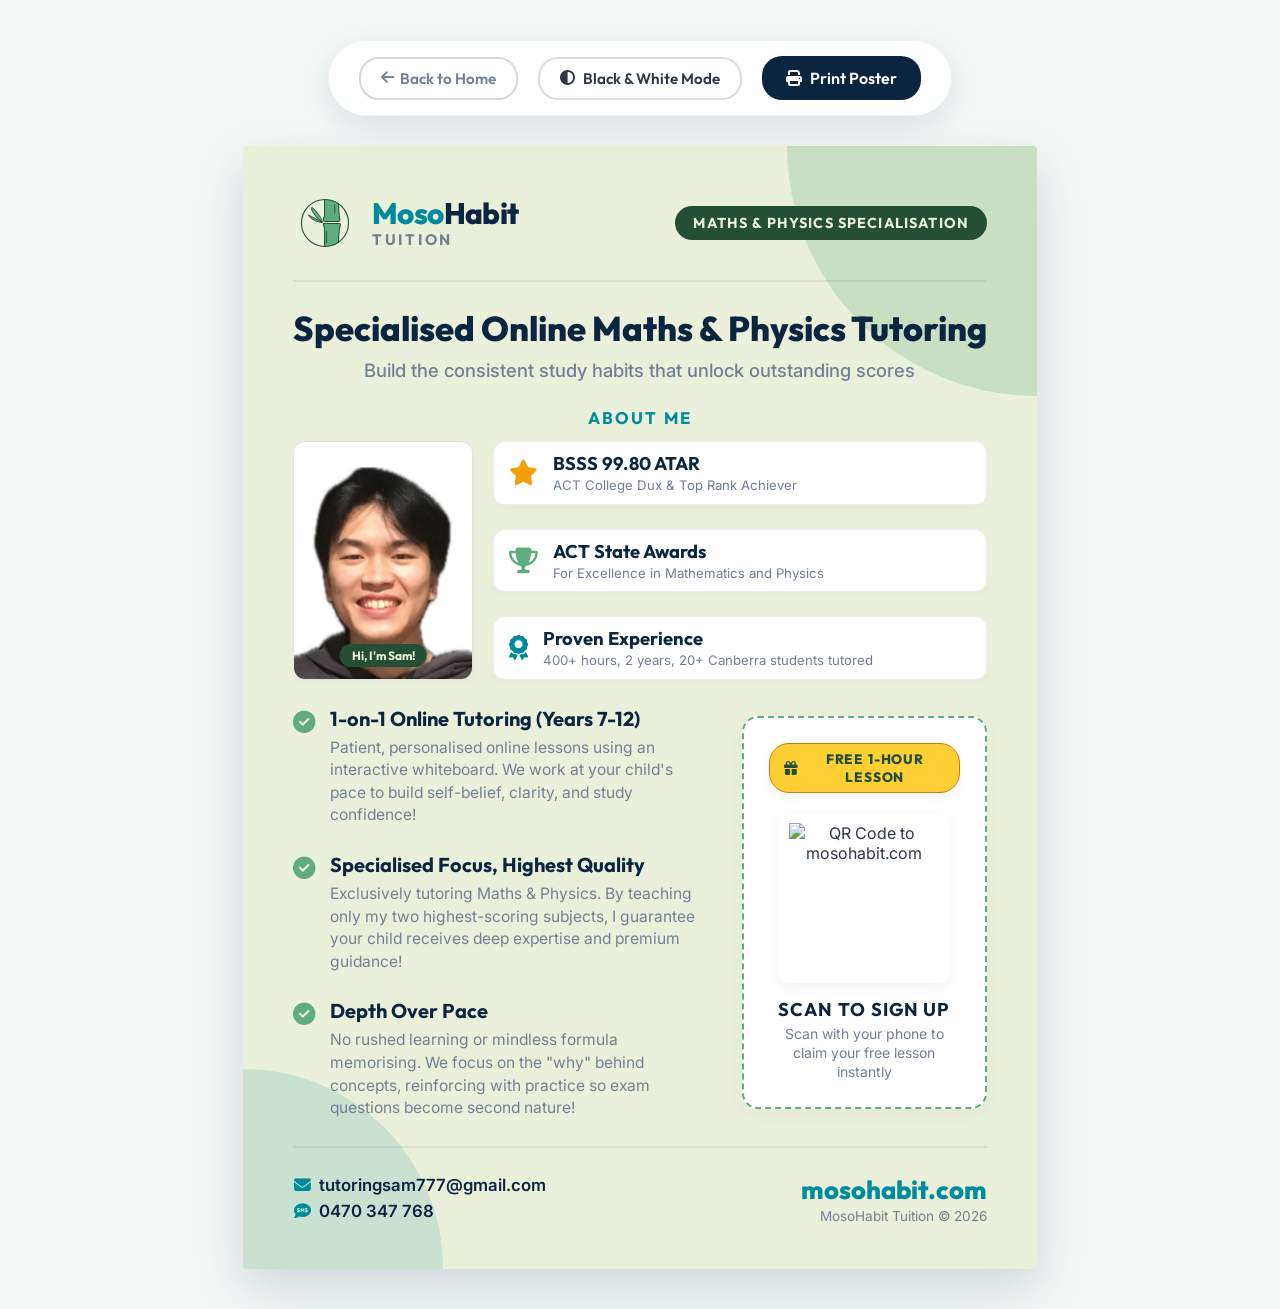
==== poster/index.html @ 38591d1a "feat: replace hero illustration with philosophy card and update branding elements" ====
<!DOCTYPE html>
<html lang="en">

<head>
    <meta charset="UTF-8">
    <meta name="viewport" content="width=device-width, initial-scale=1.0">
    <title>Printable Poster | MosoHabit Tuition</title>
    <!-- Google Fonts -->
    <link rel="preconnect" href="https://fonts.googleapis.com">
    <link rel="preconnect" href="https://fonts.gstatic.com" crossorigin>
    <link
        href="https://fonts.googleapis.com/css2?family=Inter:wght@400;500;600;700&family=Outfit:wght@500;600;700;800&display=swap"
        rel="stylesheet">
    <!-- FontAwesome Icons -->
    <link rel="stylesheet" href="https://cdnjs.cloudflare.com/ajax/libs/font-awesome/6.4.0/css/all.min.css">

    <!-- Custom CSS -->
    <link rel="stylesheet" href="style.css">
</head>

<body>

    <!-- Screen controls (hidden when printing) -->
    <div class="controls-panel">
        <a href="../#home" class="btn-back">
            <i class="fa-solid fa-arrow-left"></i> Back to Home
        </a>
        <button onclick="toggleColorMode()" class="btn-toggle" id="btn-toggle-mode">
            <i class="fa-solid fa-circle-half-stroke"></i> Black & White Mode
        </button>
        <button onclick="window.print()" class="btn-print">
            <i class="fa-solid fa-print"></i> Print Poster
        </button>
    </div>

    <!-- The Poster Container -->
    <div class="poster-container">
        <!-- Decorative background shapes -->
        <div class="poster-bg-circle-top"></div>
        <div class="poster-bg-circle-bottom"></div>


        <!-- Header -->
        <div class="poster-header">
            <div class="logo-group">
                <img src="../assets/icon.svg" alt="MosoHabit Logo" class="logo-img">
                <div class="logo-text">
                    <span class="logo-title"><span class="logo-accent">Moso</span>Habit</span>
                    <span class="logo-sub">Tuition</span>
                </div>
            </div>
            <div class="badge-specialised">Maths & Physics Specialisation</div>
        </div>

        <!-- Hero Title -->
        <div class="poster-hero">
            <h1>Specialised Online Maths & Physics Tutoring</h1>
            <p>Build the consistent study habits that unlock outstanding scores</p>
        </div>

        <!-- Tutor Credentials -->
        <h2 class="poster-section-title">About Me</h2>
        <div class="poster-creds">
            <div class="avatar-card">
                <div class="avatar-placeholder">
                    <i class="fa-solid fa-user-tie"></i>
                    <span>Tutor Photo</span>
                    <small>avatar.jpg</small>
                </div>
                <img src="../assets/avatar.jpg" alt="Tutor Profile" class="avatar-img"
                    onerror="this.style.display='none'; this.previousElementSibling.style.display='flex';">
                <div class="avatar-tag">Hi, I'm Sam!</div>
            </div>
            <div class="creds-list">
                <div class="cred-card">
                    <i class="fa-solid fa-star"></i>
                    <div class="cred-info">
                        <h3>BSSS 99.80 ATAR</h3>
                        <p>ACT College Dux & Top Rank Achiever</p>
                    </div>
                </div>
                <div class="cred-card">
                    <i class="fa-solid fa-trophy"></i>
                    <div class="cred-info">
                        <h3>ACT State Awards</h3>
                        <p>For Excellence in Mathematics and Physics</p>
                    </div>
                </div>
                <div class="cred-card">
                    <i class="fa-solid fa-award"></i>
                    <div class="cred-info">
                        <h3>Proven Experience</h3>
                        <p>400+ hours, 2 years, 20+ Canberra students tutored</p>
                    </div>
                </div>
            </div>
        </div>

        <!-- Core Details & QR Code -->
        <div class="poster-body">
            <div class="poster-bullets">
                <div class="bullet-item">
                    <div class="bullet-icon"><i class="fa-solid fa-circle-check"></i></div>
                    <div class="bullet-text">
                        <h4>1-on-1 Online Tutoring (Years 7-12)</h4>
                        <p>Patient, personalised online lessons using an interactive whiteboard. We work at your child's pace to build self-belief, clarity, and study confidence!</p>
                    </div>
                </div>
                <div class="bullet-item">
                    <div class="bullet-icon"><i class="fa-solid fa-circle-check"></i></div>
                    <div class="bullet-text">
                        <h4>Specialised Focus, Highest Quality</h4>
                        <p>Exclusively tutoring Maths & Physics. By teaching only my two highest-scoring subjects, I guarantee your child receives deep expertise and premium guidance!</p>
                    </div>
                </div>
                <div class="bullet-item">
                    <div class="bullet-icon"><i class="fa-solid fa-circle-check"></i></div>
                    <div class="bullet-text">
                        <h4>Depth Over Pace</h4>
                        <p>No rushed learning or mindless formula memorising. We focus on the "why" behind concepts, reinforcing with practice so exam questions become second nature!</p>
                    </div>
                </div>
            </div>

            <!-- Call to Action QR Box -->
            <div class="poster-cta-box">
                <div class="promo-badge">
                    <i class="fa-solid fa-gift"></i> Free 1-Hour Lesson
                </div>
                <img src="https://api.qrserver.com/v1/create-qr-code/?size=300x300&data=https%3A%2F%2Fmosohabit.com"
                    alt="QR Code to mosohabit.com" class="qr-code-img">
                <div class="cta-text">
                    <h4>Scan to Sign Up</h4>
                    <p>Scan with your phone to claim your free lesson instantly</p>
                </div>
            </div>
        </div>

        <!-- Footer -->
        <div class="poster-footer">
            <div class="contact-details">
                <div class="contact-item">
                    <i class="fa-solid fa-envelope"></i> tutoringsam777@gmail.com
                </div>
                <div class="contact-item">
                    <i class="fa-solid fa-comment-sms"></i> 0470 347 768
                </div>
            </div>
            <div class="footer-action-text">
                <a href="https://mosohabit.com" class="website-url">mosohabit.com</a>
                <p>MosoHabit Tuition &copy; 2026</p>
            </div>
        </div>
    </div>
    <script>
        function toggleColorMode() {
            const container = document.querySelector('.poster-container');
            const btn = document.getElementById('btn-toggle-mode');
            const isGrayscale = container.classList.toggle('grayscale-mode');

            if (isGrayscale) {
                btn.innerHTML = '<i class="fa-solid fa-palette"></i> Color Mode';
                btn.classList.add('active');
            } else {
                btn.innerHTML = '<i class="fa-solid fa-circle-half-stroke"></i> Black & White Mode';
                btn.classList.remove('active');
            }
        }
    </script>
</body>

</html>
---- poster/style.css ----
/* Design Tokens matching the main site */
:root {
    --color-primary: #0a2540;
    --color-accent: #008b9c;
    --color-gold: #ffd034;
    --color-text: #2d3748;
    --color-text-light: #718096;
    --color-bg-light: #f4f7f6;
    --color-brand-green: #5FAD7E;
    --color-brand-darkgreen: #244F36;
    --color-cream: #EBF0DB;
}

* {
    box-sizing: border-box;
    margin: 0;
    padding: 0;
}

body {
    font-family: 'Inter', sans-serif;
    background-color: var(--color-bg-light);
    color: var(--color-text);
    display: flex;
    flex-direction: column;
    align-items: center;
    padding: 40px 20px;
    min-height: 100vh;
}

/* Screen-only Controls */
.controls-panel {
    background: rgba(255, 255, 255, 0.9);
    backdrop-filter: blur(10px);
    padding: 15px 30px;
    border-radius: 40px;
    box-shadow: 0 10px 30px rgba(10, 37, 64, 0.1);
    display: flex;
    gap: 20px;
    align-items: center;
    margin-bottom: 30px;
    border: 1px solid rgba(10, 37, 64, 0.05);
    z-index: 100;
}

.btn-print {
    background-color: var(--color-primary);
    color: white;
    border: none;
    padding: 12px 24px;
    font-family: 'Outfit', sans-serif;
    font-weight: 600;
    font-size: 1rem;
    border-radius: 20px;
    cursor: pointer;
    display: inline-flex;
    align-items: center;
    gap: 8px;
    transition: all 0.2s ease;
}

.btn-print:hover {
    background-color: var(--color-accent);
    transform: translateY(-2px);
    box-shadow: 0 4px 12px rgba(0, 139, 156, 0.2);
}

.btn-back {
    background-color: transparent;
    color: var(--color-text-light);
    border: 2px solid rgba(113, 128, 150, 0.3);
    padding: 10px 20px;
    font-family: 'Outfit', sans-serif;
    font-weight: 600;
    font-size: 0.95rem;
    border-radius: 20px;
    text-decoration: none;
    display: inline-flex;
    align-items: center;
    gap: 6px;
    transition: all 0.2s ease;
}

.btn-back:hover {
    border-color: var(--color-primary);
    color: var(--color-primary);
}

.btn-toggle {
    background-color: transparent;
    color: var(--color-text);
    border: 2px solid rgba(10, 37, 64, 0.15);
    padding: 10px 20px;
    font-family: 'Outfit', sans-serif;
    font-weight: 600;
    font-size: 0.95rem;
    border-radius: 20px;
    cursor: pointer;
    display: inline-flex;
    align-items: center;
    gap: 8px;
    transition: all 0.2s ease;
}

.btn-toggle:hover {
    border-color: var(--color-primary);
    background-color: rgba(10, 37, 64, 0.02);
}

.btn-toggle.active {
    background-color: #e2e8f0;
    border-color: #cbd5e1;
    color: #0f172a;
}

/* Poster Container - Styled as A4 Paper on screen */
.poster-container {
    width: 794px;
    /* A4 width at 96 DPI */
    height: 1123px;
    /* A4 height at 96 DPI */
    background: var(--color-cream);
    box-shadow: 0 20px 50px rgba(10, 37, 64, 0.15);
    border-radius: 4px;
    padding: 45px 50px;
    display: flex;
    flex-direction: column;
    justify-content: space-between;
    position: relative;
    overflow: hidden;
    z-index: 1;
}

/* Decorative Background elements on poster */
.poster-bg-circle-top {
    position: absolute;
    top: 0;
    right: 0;
    width: 250px;
    height: 250px;
    border-radius: 0 0 0 100%;
    background-color: rgba(95, 173, 126, 0.25);
    z-index: -1;
}

.poster-bg-circle-bottom {
    position: absolute;
    bottom: 0;
    left: 0;
    width: 200px;
    height: 200px;
    border-radius: 0 100% 0 0;
    background-color: rgba(0, 139, 156, 0.15);
    z-index: -1;
}



/* Brand Header */
.poster-header {
    display: flex;
    align-items: center;
    justify-content: space-between;
    border-bottom: 2px solid rgba(10, 37, 64, 0.08);
    padding-bottom: 25px;
}

.logo-group {
    display: flex;
    align-items: center;
    gap: 15px;
}

.logo-img {
    height: 64px;
    width: auto;
}

.logo-text {
    display: flex;
    flex-direction: column;
    line-height: 1.1;
}

.logo-title {
    font-family: 'Outfit', sans-serif;
    font-size: 1.85rem;
    font-weight: 800;
    color: var(--color-primary);
    letter-spacing: -0.02em;
}

.logo-accent {
    color: var(--color-accent);
}

.logo-sub {
    font-family: 'Outfit', sans-serif;
    font-size: 0.95rem;
    font-weight: 700;
    color: var(--color-text-light);
    text-transform: uppercase;
    letter-spacing: 0.18em;
    margin-top: 2px;
}

.badge-specialised {
    background-color: var(--color-brand-darkgreen);
    color: var(--color-cream);
    padding: 8px 18px;
    font-family: 'Outfit', sans-serif;
    font-weight: 700;
    font-size: 0.9rem;
    border-radius: 20px;
    text-transform: uppercase;
    letter-spacing: 0.08em;
}

/* Main Headline Section */
.poster-hero {
    text-align: center;
    margin: 25px 0;
}

.poster-hero h1 {
    font-family: 'Outfit', sans-serif;
    font-size: 2.15rem;
    color: var(--color-primary);
    font-weight: 800;
    line-height: 1.2;
    margin-bottom: 10px;
    white-space: nowrap;
}

.poster-hero p {
    font-size: 1.15rem;
    color: var(--color-text-light);
    font-weight: 500;
    max-width: 95%;
    margin: 0 auto;
    white-space: nowrap;
}

.poster-section-title {
    font-family: 'Outfit', sans-serif;
    font-size: 1.05rem;
    font-weight: 700;
    color: var(--color-accent);
    text-transform: uppercase;
    letter-spacing: 0.12em;
    text-align: center;
    margin-bottom: 12px;
}

/* Credentials Section */
.poster-creds {
    display: grid;
    grid-template-columns: 180px 1fr;
    gap: 20px;
    margin-bottom: 25px;
}

.avatar-card {
    height: 100%;
    background: #fdfbf7;
    /* Warm soft cream frame background */
    border: 1px solid rgba(36, 79, 54, 0.12);
    /* Subtle brand green border */
    border-radius: 12px;
    padding: 8px;
    /* Frame padding */
    box-shadow: 0 4px 10px rgba(10, 37, 64, 0.02);
    min-height: 180px;
    display: flex;
    align-items: center;
    justify-content: center;
    overflow: hidden;
    position: relative;
}

.avatar-placeholder {
    display: none;
    flex-direction: column;
    align-items: center;
    justify-content: center;
    height: 100%;
    width: 100%;
    padding: 15px;
    text-align: center;
    color: var(--color-brand-darkgreen);
    background-color: #f6f8f2;
    border-radius: 8px;
    gap: 8px;
}

.avatar-placeholder i {
    font-size: 2.2rem;
    color: var(--color-brand-green);
}

.avatar-placeholder span {
    font-size: 0.85rem;
    font-weight: 700;
    color: var(--color-text);
}

.avatar-placeholder small {
    font-size: 0.75rem;
    color: var(--color-text-light);
}

.avatar-img {
    width: 100%;
    height: 100%;
    object-fit: cover;
    object-position: center 12%;
    /* Shifts image down to add space above head */
    transform: scale(1.25);
    /* Zoom in on face */
    transform-origin: center 12%;
    /* Anchor the zoom focal point around the head/shoulders */
    border-radius: 8px;
    /* Internal rounded corners */
    display: block;
}

.avatar-tag {
    position: absolute;
    bottom: 12px;
    left: 50%;
    transform: translateX(-50%);
    background-color: var(--color-brand-darkgreen);
    color: var(--color-cream);
    padding: 4px 12px;
    border-radius: 12px;
    font-family: 'Outfit', sans-serif;
    font-size: 0.75rem;
    font-weight: 700;
    white-space: nowrap;
    box-shadow: 0 4px 8px rgba(0, 0, 0, 0.1);
    z-index: 10;
}

.creds-list {
    display: flex;
    flex-direction: column;
    gap: 10px;
    justify-content: space-between;
}

.cred-card {
    background: #fff;
    border: 1px solid rgba(10, 37, 64, 0.08);
    border-radius: 12px;
    padding: 10px 15px;
    display: flex;
    align-items: center;
    gap: 15px;
    text-align: left;
    box-shadow: 0 4px 10px rgba(10, 37, 64, 0.02);
}

.cred-card i {
    font-size: 1.6rem;
    flex-shrink: 0;
}

.cred-card i.fa-star {
    color: #f59e0b;
    /* Vibrant gold */
}

.cred-card i.fa-trophy {
    color: var(--color-brand-green);
    /* Bamboo green */
}

.cred-card i.fa-award {
    color: var(--color-accent);
    /* Vibrant teal */
}

.cred-info {
    display: flex;
    flex-direction: column;
    gap: 2px;
}

.cred-card h3 {
    font-family: 'Outfit', sans-serif;
    font-size: 1.15rem;
    font-weight: 700;
    color: var(--color-primary);
}

.cred-card p {
    font-size: 0.825rem;
    color: var(--color-text-light);
    line-height: 1.25;
}

.poster-body {
    display: grid;
    grid-template-columns: 1.25fr 0.75fr;
    gap: 40px;
    align-items: center;
    margin-bottom: 25px;
}

.poster-bullets {
    display: flex;
    flex-direction: column;
    gap: 25px;
}

.bullet-item {
    display: flex;
    gap: 15px;
}

.bullet-icon {
    color: var(--color-brand-green);
    font-size: 1.4rem;
    margin-top: 2px;
}

.bullet-text h4 {
    font-family: 'Outfit', sans-serif;
    font-size: 1.25rem;
    color: var(--color-primary);
    font-weight: 700;
    margin-bottom: 6px;
}

.bullet-text p {
    font-size: 0.975rem;
    color: var(--color-text-light);
    line-height: 1.45;
}

/* Call To Action Box with QR Code */
.poster-cta-box {
    background-color: white;
    border-radius: 16px;
    padding: 25px;
    border: 2px dashed var(--color-brand-green);
    box-shadow: 0 4px 15px rgba(36, 79, 54, 0.05);
    text-align: center;
    display: flex;
    flex-direction: column;
    align-items: center;
    gap: 15px;
}

.promo-badge {
    background-color: var(--color-gold);
    color: var(--color-brand-darkgreen);
    border: 1.5px solid #d97706;
    padding: 6px 14px;
    font-family: 'Outfit', sans-serif;
    font-size: 0.85rem;
    font-weight: 800;
    border-radius: 20px;
    text-transform: uppercase;
    letter-spacing: 0.06em;
    display: inline-flex;
    align-items: center;
    gap: 6px;
    box-shadow: 0 4px 10px rgba(10, 37, 64, 0.05);
    margin-bottom: 5px;
}

.qr-code-img {
    background: white;
    padding: 10px;
    border-radius: 8px;
    box-shadow: 0 4px 15px rgba(0, 0, 0, 0.05);
    width: 170px;
    height: 170px;
}

.cta-text h4 {
    font-family: 'Outfit', sans-serif;
    font-size: 1.15rem;
    color: var(--color-primary);
    font-weight: 700;
    margin-bottom: 4px;
    text-transform: uppercase;
    letter-spacing: 0.05em;
}

.cta-text p {
    font-size: 0.875rem;
    color: var(--color-text-light);
    line-height: 1.35;
}

/* Footer Info */
.poster-footer {
    border-top: 2px solid rgba(10, 37, 64, 0.08);
    padding-top: 25px;
    display: flex;
    justify-content: space-between;
    align-items: center;
}

.contact-details {
    display: flex;
    flex-direction: column;
    gap: 6px;
}

.contact-item {
    font-size: 1.05rem;
    color: var(--color-primary);
    font-weight: 600;
    display: flex;
    align-items: center;
    gap: 8px;
}

.contact-item i {
    color: var(--color-accent);
    width: 18px;
    text-align: center;
}

.footer-action-text {
    text-align: right;
}

.footer-action-text .website-url {
    font-family: 'Outfit', sans-serif;
    font-size: 1.6rem;
    font-weight: 800;
    color: var(--color-accent);
    text-decoration: none;
}

.footer-action-text p {
    font-size: 0.85rem;
    color: var(--color-text-light);
    margin-top: 2px;
}

@page {
    size: A4;
    margin: 0;
}

/* Print Media Styles */
@media print {
    body {
        display: block !important;
        background-color: white;
        padding: 0 !important;
        margin: 0 !important;
        width: 210mm !important;
        height: 297mm !important;
    }

    .controls-panel {
        display: none !important;
    }

    .poster-container {
        display: flex !important;
        flex-direction: column !important;
        justify-content: space-between !important;
        width: 210mm !important;
        height: 297mm !important;
        box-shadow: none !important;
        padding: 15mm 15mm !important;
        border-radius: 0 !important;
        overflow: hidden !important;
        margin: 0 !important;
    }

    /* Enable backgrounds to print */
    * {
        -webkit-print-color-adjust: exact !important;
        print-color-adjust: exact !important;
    }
}

/* Black & White Grayscale Mode Override */
.poster-container.grayscale-mode {
    filter: grayscale(100%);
}

.poster-container.grayscale-mode .poster-bg-circle-top,
.poster-container.grayscale-mode .poster-bg-circle-bottom {
    opacity: 0.2;
    /* Soften backgrounds to save printer ink */
}

.poster-container.grayscale-mode .badge-specialised {
    background-color: #e2e8f0;
    color: #1e293b;
}

.poster-container.grayscale-mode .bullet-icon {
    color: #475569;
}

.poster-container.grayscale-mode .cred-card i {
    color: #475569;
}
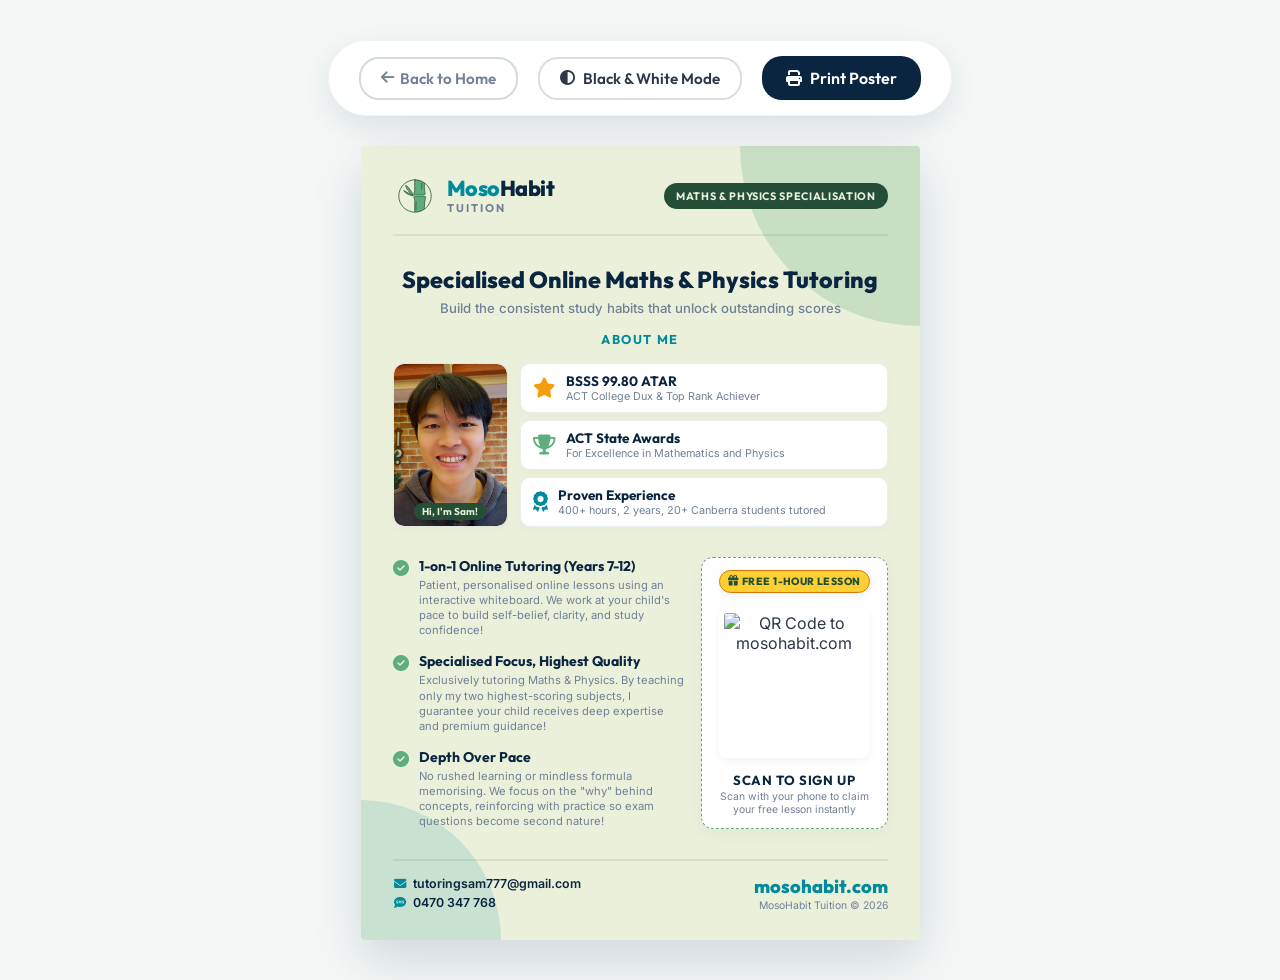
==== commit dc1cba8d: "refactor: resize poster layout from A4 to A5 and update component styling" ====
--- a/poster/index.html
+++ b/poster/index.html
@@ -33,12 +33,11 @@
         </button>
     </div>
 
-    <!-- The Poster Container -->
+    <!-- The Poster Container (Page 1) -->
     <div class="poster-container">
         <!-- Decorative background shapes -->
         <div class="poster-bg-circle-top"></div>
         <div class="poster-bg-circle-bottom"></div>
-
 
         <!-- Header -->
         <div class="poster-header">
@@ -103,21 +102,24 @@
                     <div class="bullet-icon"><i class="fa-solid fa-circle-check"></i></div>
                     <div class="bullet-text">
                         <h4>1-on-1 Online Tutoring (Years 7-12)</h4>
-                        <p>Patient, personalised online lessons using an interactive whiteboard. We work at your child's pace to build self-belief, clarity, and study confidence!</p>
+                        <p>Patient, personalised online lessons using an interactive whiteboard. We work at your child's
+                            pace to build self-belief, clarity, and study confidence!</p>
                     </div>
                 </div>
                 <div class="bullet-item">
                     <div class="bullet-icon"><i class="fa-solid fa-circle-check"></i></div>
                     <div class="bullet-text">
                         <h4>Specialised Focus, Highest Quality</h4>
-                        <p>Exclusively tutoring Maths & Physics. By teaching only my two highest-scoring subjects, I guarantee your child receives deep expertise and premium guidance!</p>
+                        <p>Exclusively tutoring Maths & Physics. By teaching only my two highest-scoring subjects, I
+                            guarantee your child receives deep expertise and premium guidance!</p>
                     </div>
                 </div>
                 <div class="bullet-item">
                     <div class="bullet-icon"><i class="fa-solid fa-circle-check"></i></div>
                     <div class="bullet-text">
                         <h4>Depth Over Pace</h4>
-                        <p>No rushed learning or mindless formula memorising. We focus on the "why" behind concepts, reinforcing with practice so exam questions become second nature!</p>
+                        <p>No rushed learning or mindless formula memorising. We focus on the "why" behind concepts,
+                            reinforcing with practice so exam questions become second nature!</p>
                     </div>
                 </div>
             </div>
@@ -152,11 +154,138 @@
             </div>
         </div>
     </div>
+
+    <!-- The Poster Container (Page 2 - Duplicate) -->
+    <div class="poster-container poster-page-2">
+        <!-- Decorative background shapes -->
+        <div class="poster-bg-circle-top"></div>
+        <div class="poster-bg-circle-bottom"></div>
+
+        <!-- Header -->
+        <div class="poster-header">
+            <div class="logo-group">
+                <img src="../assets/icon.svg" alt="MosoHabit Logo" class="logo-img">
+                <div class="logo-text">
+                    <span class="logo-title"><span class="logo-accent">Moso</span>Habit</span>
+                    <span class="logo-sub">Tuition</span>
+                </div>
+            </div>
+            <div class="badge-specialised">Maths & Physics Specialisation</div>
+        </div>
+
+        <!-- Hero Title -->
+        <div class="poster-hero">
+            <h1>Specialised Online Maths & Physics Tutoring</h1>
+            <p>Build the consistent study habits that unlock outstanding scores</p>
+        </div>
+
+        <!-- Tutor Credentials -->
+        <h2 class="poster-section-title">About Me</h2>
+        <div class="poster-creds">
+            <div class="avatar-card">
+                <div class="avatar-placeholder">
+                    <i class="fa-solid fa-user-tie"></i>
+                    <span>Tutor Photo</span>
+                    <small>avatar.jpg</small>
+                </div>
+                <img src="../assets/avatar.jpg" alt="Tutor Profile" class="avatar-img"
+                    onerror="this.style.display='none'; this.previousElementSibling.style.display='flex';">
+                <div class="avatar-tag">Hi, I'm Sam!</div>
+            </div>
+            <div class="creds-list">
+                <div class="cred-card">
+                    <i class="fa-solid fa-star"></i>
+                    <div class="cred-info">
+                        <h3>BSSS 99.80 ATAR</h3>
+                        <p>ACT College Dux & Top Rank Achiever</p>
+                    </div>
+                </div>
+                <div class="cred-card">
+                    <i class="fa-solid fa-trophy"></i>
+                    <div class="cred-info">
+                        <h3>ACT State Awards</h3>
+                        <p>For Excellence in Mathematics and Physics</p>
+                    </div>
+                </div>
+                <div class="cred-card">
+                    <i class="fa-solid fa-award"></i>
+                    <div class="cred-info">
+                        <h3>Proven Experience</h3>
+                        <p>400+ hours, 2 years, 20+ Canberra students tutored</p>
+                    </div>
+                </div>
+            </div>
+        </div>
+
+        <!-- Core Details & QR Code -->
+        <div class="poster-body">
+            <div class="poster-bullets">
+                <div class="bullet-item">
+                    <div class="bullet-icon"><i class="fa-solid fa-circle-check"></i></div>
+                    <div class="bullet-text">
+                        <h4>1-on-1 Online Tutoring (Years 7-12)</h4>
+                        <p>Patient, personalised online lessons using an interactive whiteboard. We work at your child's
+                            pace to build self-belief, clarity, and study confidence!</p>
+                    </div>
+                </div>
+                <div class="bullet-item">
+                    <div class="bullet-icon"><i class="fa-solid fa-circle-check"></i></div>
+                    <div class="bullet-text">
+                        <h4>Specialised Focus, Highest Quality</h4>
+                        <p>Exclusively tutoring Maths & Physics. By teaching only my two highest-scoring subjects, I
+                            guarantee your child receives deep expertise and premium guidance!</p>
+                    </div>
+                </div>
+                <div class="bullet-item">
+                    <div class="bullet-icon"><i class="fa-solid fa-circle-check"></i></div>
+                    <div class="bullet-text">
+                        <h4>Depth Over Pace</h4>
+                        <p>No rushed learning or mindless formula memorising. We focus on the "why" behind concepts,
+                            reinforcing with practice so exam questions become second nature!</p>
+                    </div>
+                </div>
+            </div>
+
+            <!-- Call to Action QR Box -->
+            <div class="poster-cta-box">
+                <div class="promo-badge">
+                    <i class="fa-solid fa-gift"></i> Free 1-Hour Lesson
+                </div>
+                <img src="https://api.qrserver.com/v1/create-qr-code/?size=300x300&data=https%3A%2F%2Fmosohabit.com"
+                    alt="QR Code to mosohabit.com" class="qr-code-img">
+                <div class="cta-text">
+                    <h4>Scan to Sign Up</h4>
+                    <p>Scan with your phone to claim your free lesson instantly</p>
+                </div>
+            </div>
+        </div>
+
+        <!-- Footer -->
+        <div class="poster-footer">
+            <div class="contact-details">
+                <div class="contact-item">
+                    <i class="fa-solid fa-envelope"></i> samuelchan.1108@mosohabit.com
+                </div>
+                <div class="contact-item">
+                    <i class="fa-solid fa-comment-sms"></i> 0470 347 768
+                </div>
+            </div>
+            <div class="footer-action-text">
+                <a href="https://mosohabit.com" class="website-url">mosohabit.com</a>
+                <p>MosoHabit Tuition &copy; 2026</p>
+            </div>
+        </div>
+    </div>
+
     <script>
         function toggleColorMode() {
-            const container = document.querySelector('.poster-container');
+            const containers = document.querySelectorAll('.poster-container');
             const btn = document.getElementById('btn-toggle-mode');
-            const isGrayscale = container.classList.toggle('grayscale-mode');
+            let isGrayscale = false;
+
+            containers.forEach(container => {
+                isGrayscale = container.classList.toggle('grayscale-mode');
+            });
 
             if (isGrayscale) {
                 btn.innerHTML = '<i class="fa-solid fa-palette"></i> Color Mode';
--- a/poster/style.css
+++ b/poster/style.css
@@ -113,22 +113,27 @@
     color: #0f172a;
 }
 
-/* Poster Container - Styled as A4 Paper on screen */
+/* Poster Container - Styled as A5 Paper on screen */
 .poster-container {
-    width: 794px;
-    /* A4 width at 96 DPI */
-    height: 1123px;
-    /* A4 height at 96 DPI */
+    width: 559px;
+    /* A5 width at 96 DPI (148mm) */
+    height: 794px;
+    /* A5 height at 96 DPI (210mm) */
     background: var(--color-cream);
     box-shadow: 0 20px 50px rgba(10, 37, 64, 0.15);
     border-radius: 4px;
-    padding: 45px 50px;
+    padding: 28px 32px;
     display: flex;
     flex-direction: column;
     justify-content: space-between;
     position: relative;
     overflow: hidden;
     z-index: 1;
+}
+
+/* Hide second poster page on screen; show only when printing */
+.poster-page-2 {
+    display: none !important;
 }
 
 /* Decorative Background elements on poster */
@@ -136,8 +141,8 @@
     position: absolute;
     top: 0;
     right: 0;
-    width: 250px;
-    height: 250px;
+    width: 180px;
+    height: 180px;
     border-radius: 0 0 0 100%;
     background-color: rgba(95, 173, 126, 0.25);
     z-index: -1;
@@ -147,32 +152,30 @@
     position: absolute;
     bottom: 0;
     left: 0;
-    width: 200px;
-    height: 200px;
+    width: 140px;
+    height: 140px;
     border-radius: 0 100% 0 0;
     background-color: rgba(0, 139, 156, 0.15);
     z-index: -1;
 }
 
-
-
 /* Brand Header */
 .poster-header {
     display: flex;
     align-items: center;
     justify-content: space-between;
     border-bottom: 2px solid rgba(10, 37, 64, 0.08);
-    padding-bottom: 25px;
+    padding-bottom: 16px;
 }
 
 .logo-group {
     display: flex;
     align-items: center;
-    gap: 15px;
+    gap: 10px;
 }
 
 .logo-img {
-    height: 64px;
+    height: 44px;
     width: auto;
 }
 
@@ -184,7 +187,7 @@
 
 .logo-title {
     font-family: 'Outfit', sans-serif;
-    font-size: 1.85rem;
+    font-size: 1.35rem;
     font-weight: 800;
     color: var(--color-primary);
     letter-spacing: -0.02em;
@@ -196,44 +199,45 @@
 
 .logo-sub {
     font-family: 'Outfit', sans-serif;
-    font-size: 0.95rem;
+    font-size: 0.7rem;
     font-weight: 700;
     color: var(--color-text-light);
     text-transform: uppercase;
     letter-spacing: 0.18em;
-    margin-top: 2px;
+    margin-top: 1px;
 }
 
 .badge-specialised {
     background-color: var(--color-brand-darkgreen);
     color: var(--color-cream);
-    padding: 8px 18px;
-    font-family: 'Outfit', sans-serif;
-    font-weight: 700;
-    font-size: 0.9rem;
+    padding: 6px 12px;
+    font-family: 'Outfit', sans-serif;
+    font-weight: 700;
+    font-size: 0.675rem;
     border-radius: 20px;
     text-transform: uppercase;
-    letter-spacing: 0.08em;
+    letter-spacing: 0.06em;
 }
 
 /* Main Headline Section */
 .poster-hero {
     text-align: center;
-    margin: 25px 0;
+    margin: 14px 0;
+    margin-bottom: 0;
 }
 
 .poster-hero h1 {
     font-family: 'Outfit', sans-serif;
-    font-size: 2.15rem;
+    font-size: 1.45rem;
     color: var(--color-primary);
     font-weight: 800;
     line-height: 1.2;
-    margin-bottom: 10px;
+    margin-bottom: 6px;
     white-space: nowrap;
 }
 
 .poster-hero p {
-    font-size: 1.15rem;
+    font-size: 0.825rem;
     color: var(--color-text-light);
     font-weight: 500;
     max-width: 95%;
@@ -243,34 +247,31 @@
 
 .poster-section-title {
     font-family: 'Outfit', sans-serif;
-    font-size: 1.05rem;
+    font-size: 0.8rem;
     font-weight: 700;
     color: var(--color-accent);
     text-transform: uppercase;
     letter-spacing: 0.12em;
     text-align: center;
-    margin-bottom: 12px;
 }
 
 /* Credentials Section */
 .poster-creds {
     display: grid;
-    grid-template-columns: 180px 1fr;
-    gap: 20px;
-    margin-bottom: 25px;
+    grid-template-columns: 115px 1fr;
+    gap: 12px;
+    align-items: stretch;
+    margin-bottom: 14px;
 }
 
 .avatar-card {
     height: 100%;
+    width: 100%;
     background: #fdfbf7;
-    /* Warm soft cream frame background */
     border: 1px solid rgba(36, 79, 54, 0.12);
-    /* Subtle brand green border */
-    border-radius: 12px;
-    padding: 8px;
-    /* Frame padding */
+    border-radius: 10px;
+    padding: 0;
     box-shadow: 0 4px 10px rgba(10, 37, 64, 0.02);
-    min-height: 180px;
     display: flex;
     align-items: center;
     justify-content: center;
@@ -285,27 +286,27 @@
     justify-content: center;
     height: 100%;
     width: 100%;
-    padding: 15px;
+    padding: 10px;
     text-align: center;
     color: var(--color-brand-darkgreen);
     background-color: #f6f8f2;
-    border-radius: 8px;
-    gap: 8px;
+    border-radius: 6px;
+    gap: 6px;
 }
 
 .avatar-placeholder i {
-    font-size: 2.2rem;
+    font-size: 1.6rem;
     color: var(--color-brand-green);
 }
 
 .avatar-placeholder span {
-    font-size: 0.85rem;
+    font-size: 0.75rem;
     font-weight: 700;
     color: var(--color-text);
 }
 
 .avatar-placeholder small {
-    font-size: 0.75rem;
+    font-size: 0.65rem;
     color: var(--color-text-light);
 }
 
@@ -313,192 +314,185 @@
     width: 100%;
     height: 100%;
     object-fit: cover;
-    object-position: center 12%;
-    /* Shifts image down to add space above head */
-    transform: scale(1.25);
-    /* Zoom in on face */
-    transform-origin: center 12%;
-    /* Anchor the zoom focal point around the head/shoulders */
-    border-radius: 8px;
-    /* Internal rounded corners */
+    object-position: top center;
+    border-radius: 10px;
     display: block;
 }
 
 .avatar-tag {
     position: absolute;
-    bottom: 12px;
+    bottom: 6px;
     left: 50%;
     transform: translateX(-50%);
     background-color: var(--color-brand-darkgreen);
     color: var(--color-cream);
-    padding: 4px 12px;
-    border-radius: 12px;
-    font-family: 'Outfit', sans-serif;
-    font-size: 0.75rem;
+    padding: 2px 8px;
+    border-radius: 10px;
+    font-family: 'Outfit', sans-serif;
+    font-size: 0.625rem;
     font-weight: 700;
     white-space: nowrap;
-    box-shadow: 0 4px 8px rgba(0, 0, 0, 0.1);
+    box-shadow: 0 3px 6px rgba(0, 0, 0, 0.15);
     z-index: 10;
 }
 
 .creds-list {
     display: flex;
     flex-direction: column;
-    gap: 10px;
     justify-content: space-between;
 }
 
 .cred-card {
     background: #fff;
     border: 1px solid rgba(10, 37, 64, 0.08);
-    border-radius: 12px;
-    padding: 10px 15px;
-    display: flex;
-    align-items: center;
-    gap: 15px;
+    border-radius: 10px;
+    padding: 8px 12px;
+    display: flex;
+    align-items: center;
+    gap: 10px;
     text-align: left;
     box-shadow: 0 4px 10px rgba(10, 37, 64, 0.02);
 }
 
 .cred-card i {
-    font-size: 1.6rem;
+    font-size: 1.25rem;
     flex-shrink: 0;
 }
 
 .cred-card i.fa-star {
     color: #f59e0b;
-    /* Vibrant gold */
 }
 
 .cred-card i.fa-trophy {
     color: var(--color-brand-green);
-    /* Bamboo green */
 }
 
 .cred-card i.fa-award {
     color: var(--color-accent);
-    /* Vibrant teal */
 }
 
 .cred-info {
     display: flex;
     flex-direction: column;
-    gap: 2px;
+    gap: 1px;
 }
 
 .cred-card h3 {
     font-family: 'Outfit', sans-serif;
-    font-size: 1.15rem;
+    font-size: 0.85rem;
     font-weight: 700;
     color: var(--color-primary);
 }
 
 .cred-card p {
-    font-size: 0.825rem;
-    color: var(--color-text-light);
-    line-height: 1.25;
+    font-size: 0.675rem;
+    color: var(--color-text-light);
+    line-height: 1.2;
 }
 
 .poster-body {
     display: grid;
-    grid-template-columns: 1.25fr 0.75fr;
-    gap: 40px;
-    align-items: center;
-    margin-bottom: 25px;
+    grid-template-columns: 1.22fr 0.78fr;
+    gap: 16px;
+    align-items: stretch;
+    margin-bottom: 14px;
 }
 
 .poster-bullets {
     display: flex;
     flex-direction: column;
-    gap: 25px;
+    gap: 14px;
+    justify-content: center;
 }
 
 .bullet-item {
     display: flex;
-    gap: 15px;
+    gap: 10px;
 }
 
 .bullet-icon {
     color: var(--color-brand-green);
-    font-size: 1.4rem;
-    margin-top: 2px;
+    font-size: 1rem;
+    margin-top: 1px;
 }
 
 .bullet-text h4 {
     font-family: 'Outfit', sans-serif;
-    font-size: 1.25rem;
+    font-size: 0.875rem;
     color: var(--color-primary);
     font-weight: 700;
-    margin-bottom: 6px;
+    margin-bottom: 3px;
 }
 
 .bullet-text p {
-    font-size: 0.975rem;
-    color: var(--color-text-light);
-    line-height: 1.45;
+    font-size: 0.7rem;
+    color: var(--color-text-light);
+    line-height: 1.35;
 }
 
 /* Call To Action Box with QR Code */
 .poster-cta-box {
     background-color: white;
-    border-radius: 16px;
-    padding: 25px;
-    border: 2px dashed var(--color-brand-green);
+    border-radius: 12px;
+    padding: 12px 8px;
+    border: 1.5px dashed var(--color-brand-green);
     box-shadow: 0 4px 15px rgba(36, 79, 54, 0.05);
     text-align: center;
     display: flex;
     flex-direction: column;
     align-items: center;
-    gap: 15px;
+    justify-content: space-between;
+    gap: 6px;
+    height: 100%;
 }
 
 .promo-badge {
     background-color: var(--color-gold);
     color: var(--color-brand-darkgreen);
-    border: 1.5px solid #d97706;
-    padding: 6px 14px;
-    font-family: 'Outfit', sans-serif;
-    font-size: 0.85rem;
+    border: 1px solid #d97706;
+    padding: 4px 8px;
+    font-family: 'Outfit', sans-serif;
+    font-size: 0.65rem;
     font-weight: 800;
-    border-radius: 20px;
+    border-radius: 16px;
     text-transform: uppercase;
-    letter-spacing: 0.06em;
+    letter-spacing: 0.04em;
     display: inline-flex;
     align-items: center;
-    gap: 6px;
-    box-shadow: 0 4px 10px rgba(10, 37, 64, 0.05);
-    margin-bottom: 5px;
+    gap: 4px;
+    box-shadow: 0 3px 8px rgba(10, 37, 64, 0.05);
 }
 
 .qr-code-img {
     background: white;
-    padding: 10px;
+    padding: 5px;
     border-radius: 8px;
-    box-shadow: 0 4px 15px rgba(0, 0, 0, 0.05);
-    width: 170px;
-    height: 170px;
+    box-shadow: 0 3px 10px rgba(0, 0, 0, 0.05);
+    width: 150px;
+    height: 150px;
+    object-fit: contain;
 }
 
 .cta-text h4 {
     font-family: 'Outfit', sans-serif;
-    font-size: 1.15rem;
+    font-size: 0.825rem;
     color: var(--color-primary);
     font-weight: 700;
-    margin-bottom: 4px;
+    margin-bottom: 2px;
     text-transform: uppercase;
-    letter-spacing: 0.05em;
+    letter-spacing: 0.04em;
 }
 
 .cta-text p {
-    font-size: 0.875rem;
-    color: var(--color-text-light);
-    line-height: 1.35;
+    font-size: 0.65rem;
+    color: var(--color-text-light);
+    line-height: 1.25;
 }
 
 /* Footer Info */
 .poster-footer {
     border-top: 2px solid rgba(10, 37, 64, 0.08);
-    padding-top: 25px;
+    padding-top: 14px;
     display: flex;
     justify-content: space-between;
     align-items: center;
@@ -507,21 +501,21 @@
 .contact-details {
     display: flex;
     flex-direction: column;
-    gap: 6px;
+    gap: 4px;
 }
 
 .contact-item {
-    font-size: 1.05rem;
+    font-size: 0.775rem;
     color: var(--color-primary);
     font-weight: 600;
     display: flex;
     align-items: center;
-    gap: 8px;
+    gap: 6px;
 }
 
 .contact-item i {
     color: var(--color-accent);
-    width: 18px;
+    width: 14px;
     text-align: center;
 }
 
@@ -531,20 +525,20 @@
 
 .footer-action-text .website-url {
     font-family: 'Outfit', sans-serif;
-    font-size: 1.6rem;
+    font-size: 1.15rem;
     font-weight: 800;
     color: var(--color-accent);
     text-decoration: none;
 }
 
 .footer-action-text p {
-    font-size: 0.85rem;
-    color: var(--color-text-light);
-    margin-top: 2px;
+    font-size: 0.65rem;
+    color: var(--color-text-light);
+    margin-top: 1px;
 }
 
 @page {
-    size: A4;
+    size: A5;
     margin: 0;
 }
 
@@ -555,8 +549,6 @@
         background-color: white;
         padding: 0 !important;
         margin: 0 !important;
-        width: 210mm !important;
-        height: 297mm !important;
     }
 
     .controls-panel {
@@ -567,13 +559,21 @@
         display: flex !important;
         flex-direction: column !important;
         justify-content: space-between !important;
-        width: 210mm !important;
-        height: 297mm !important;
+        width: 148mm !important;
+        height: 210mm !important;
         box-shadow: none !important;
-        padding: 15mm 15mm !important;
+        padding: 10mm 12mm !important;
         border-radius: 0 !important;
         overflow: hidden !important;
         margin: 0 !important;
+        page-break-after: always !important;
+        break-after: page !important;
+    }
+
+    .poster-page-2 {
+        display: flex !important;
+        page-break-after: auto !important;
+        break-after: auto !important;
     }
 
     /* Enable backgrounds to print */
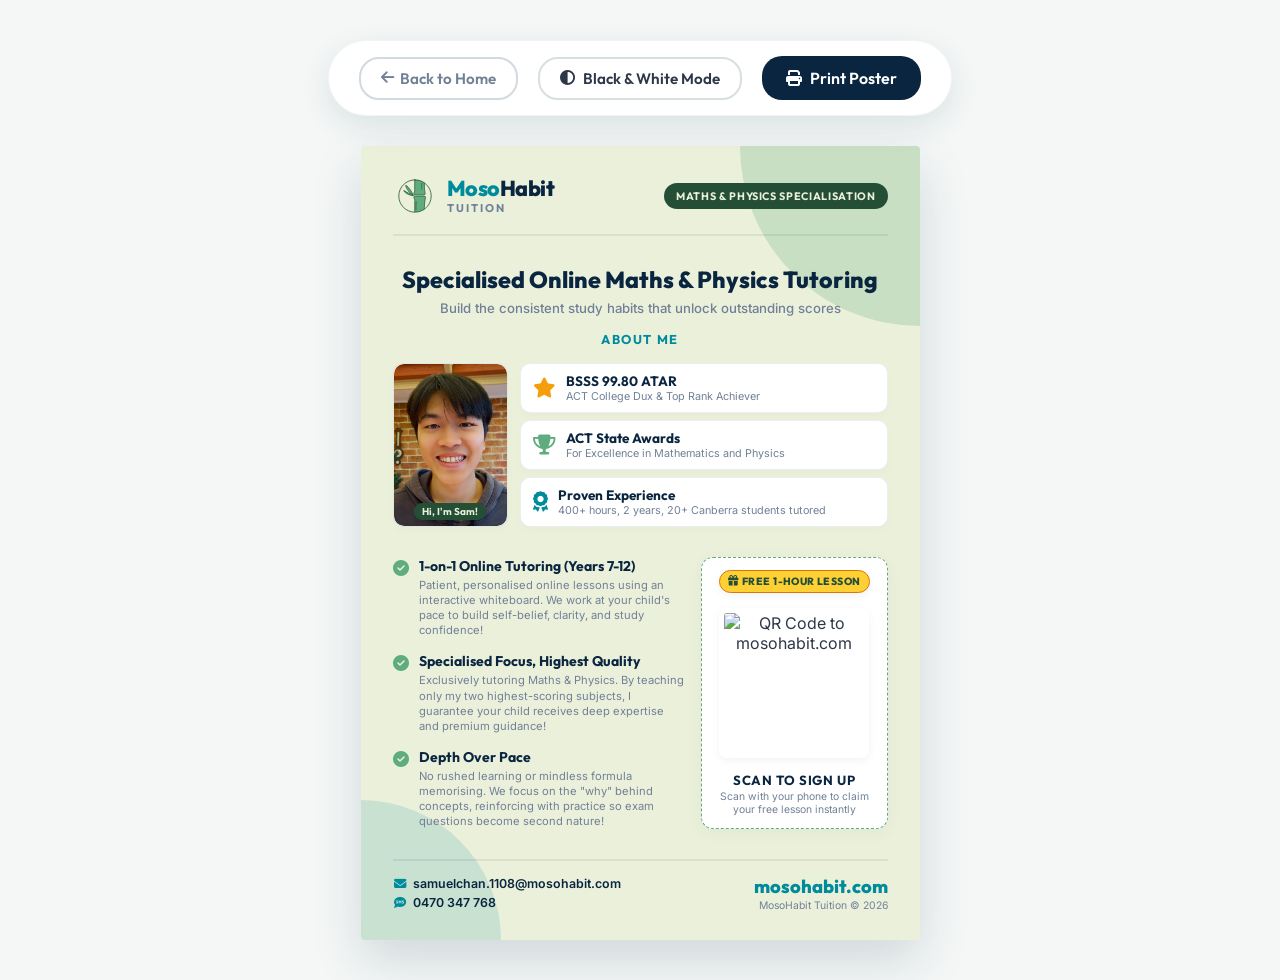
==== commit f89ccb72: "refactor: update Google Form link and contact email address" ====
--- a/poster/index.html
+++ b/poster/index.html
@@ -142,7 +142,7 @@
         <div class="poster-footer">
             <div class="contact-details">
                 <div class="contact-item">
-                    <i class="fa-solid fa-envelope"></i> tutoringsam777@gmail.com
+                    <i class="fa-solid fa-envelope"></i> samuelchan.1108@mosohabit.com
                 </div>
                 <div class="contact-item">
                     <i class="fa-solid fa-comment-sms"></i> 0470 347 768
